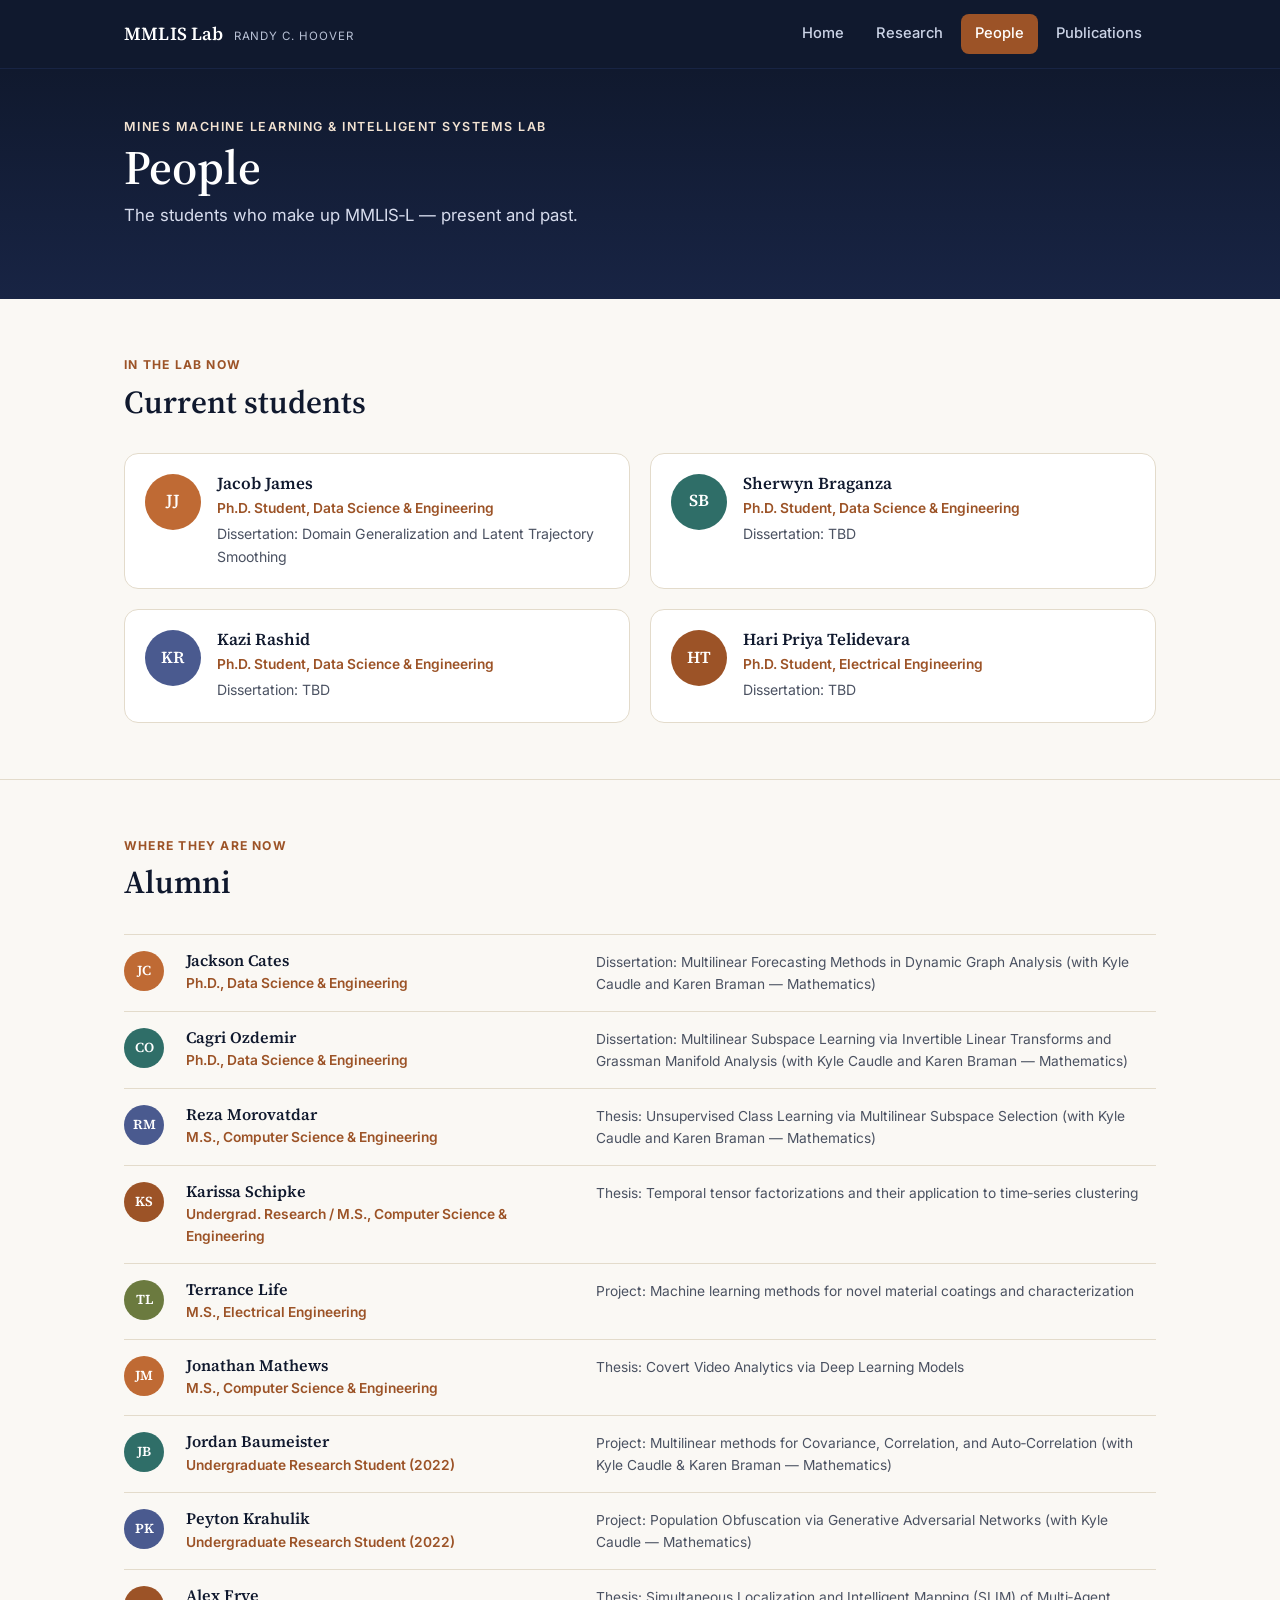
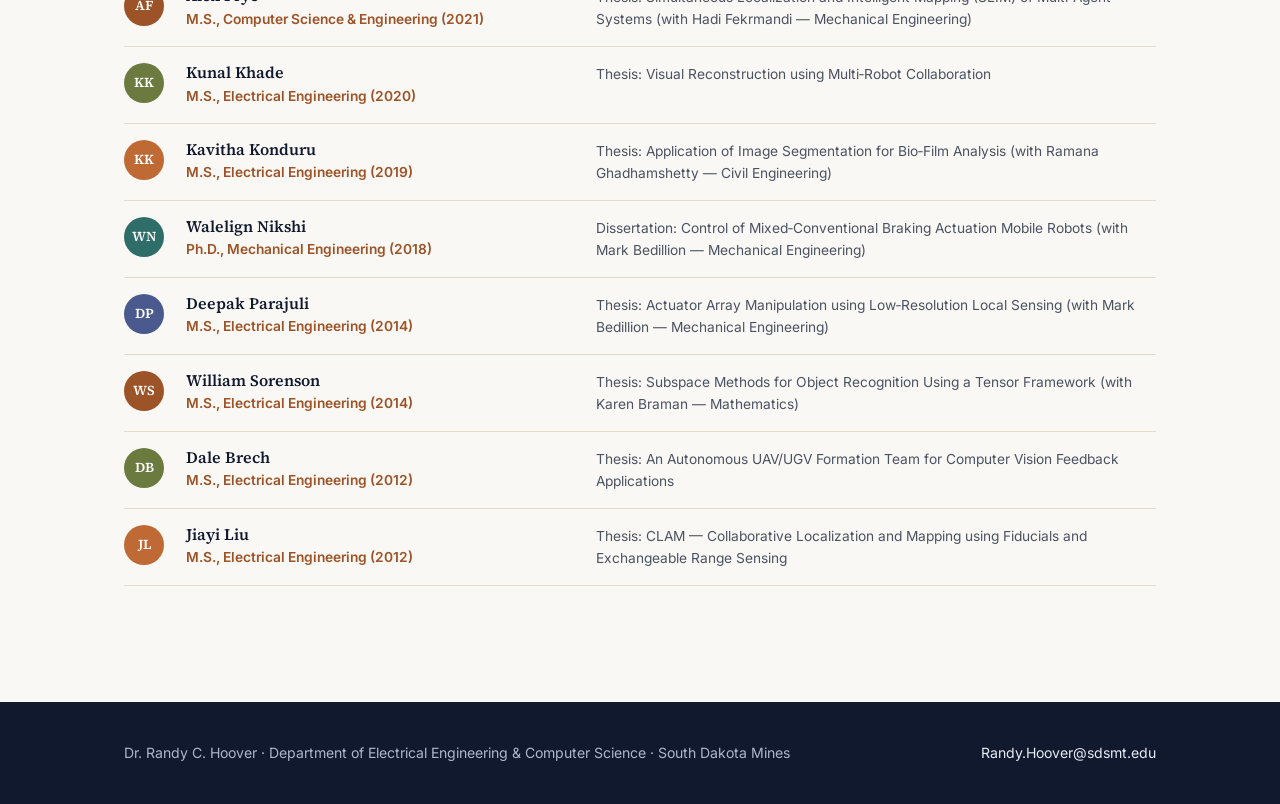
==== people.html @ fc9e91f2 "Add files via upload" ====
<!DOCTYPE html>
<html lang="en">
<head>
<meta charset="UTF-8">
<meta name="viewport" content="width=device-width, initial-scale=1.0">
<title>People — Randy C. Hoover</title>
<meta name="description" content="Current students and alumni of the Mines Machine Learning and Intelligent Systems Lab (MMLIS-L) at South Dakota Mines.">
<link rel="icon" href="assets/img/favicon.ico" sizes="any">
<link rel="icon" type="image/png" sizes="32x32" href="assets/img/favicon-32.png">
<link rel="icon" type="image/png" sizes="192x192" href="assets/img/favicon-192.png">
<link rel="apple-touch-icon" href="assets/img/apple-touch-icon.png">
<link rel="preconnect" href="https://fonts.googleapis.com">
<link rel="preconnect" href="https://fonts.gstatic.com" crossorigin>
<link href="https://fonts.googleapis.com/css2?family=Inter:wght@400;500;600;700&family=Source+Serif+4:opsz,wght@8..60,500;8..60,600;8..60,700&display=swap" rel="stylesheet">
<link rel="stylesheet" href="assets/css/style.css">
</head>
<body>

<header class="site-header">
  <div class="wrap">
    <a class="brand" href="index.html">MMLIS Lab <small>Randy&nbsp;C.&nbsp;Hoover</small></a>
    <nav class="primary-nav" aria-label="Primary">
      <ul>
        <li><a href="index.html">Home</a></li>
        <li><a href="research.html">Research</a></li>
        <li><a href="people.html" class="active">People</a></li>
        <li><a href="publications.html">Publications</a></li>
      </ul>
    </nav>
  </div>
</header>

<section class="hero" style="padding: 44px 0 52px;">
  <div class="wrap" style="grid-template-columns: 1fr;">
    <div>
      <span class="hero-eyebrow">Mines Machine Learning &amp; Intelligent Systems Lab</span>
      <h1>People</h1>
      <p class="role" style="max-width: 62ch;">The students who make up MMLIS‑L — present and past.</p>
    </div>
  </div>
</section>

<main>

  <section class="section">
    <div class="wrap">
      <div class="section-head">
        <span class="kicker">In the lab now</span>
        <h2>Current students</h2>
      </div>

      <div class="people-grid">
        <div class="person-card">
          <div class="avatar" style="background:#bf6a34;">JJ</div>
          <div>
            <h4>Jacob James</h4>
            <p class="person-role">Ph.D. Student, Data Science &amp; Engineering</p>
            <p class="person-detail">Dissertation: Domain Generalization and Latent Trajectory Smoothing</p>
          </div>
        </div>
        <div class="person-card">
          <div class="avatar" style="background:#2f6e68;">SB</div>
          <div>
            <h4>Sherwyn Braganza</h4>
            <p class="person-role">Ph.D. Student, Data Science &amp; Engineering</p>
            <p class="person-detail">Dissertation: TBD</p>
          </div>
        </div>
        <div class="person-card">
          <div class="avatar" style="background:#4a5a8f;">KR</div>
          <div>
            <h4>Kazi Rashid</h4>
            <p class="person-role">Ph.D. Student, Data Science &amp; Engineering</p>
            <p class="person-detail">Dissertation: TBD</p>
          </div>
        </div>
        <div class="person-card">
          <div class="avatar" style="background:#9c5327;">HT</div>
          <div>
            <h4>Hari Priya Telidevara</h4>
            <p class="person-role">Ph.D. Student, Electrical Engineering</p>
            <p class="person-detail">Dissertation: TBD</p>
          </div>
        </div>
      </div>
    </div>
  </section>

  <section class="section">
    <div class="wrap">
      <div class="section-head">
        <span class="kicker">Where they are now</span>
        <h2>Alumni</h2>
      </div>

      <div class="alumni-list">

        <div class="alumni-row">
          <div class="avatar" style="background:#bf6a34;">JC</div>
          <div>
            <h4>Jackson Cates</h4>
            <p class="person-role">Ph.D., Data Science &amp; Engineering</p>
          </div>
          <p class="person-detail">Dissertation: Multilinear Forecasting Methods in Dynamic Graph Analysis (with Kyle Caudle and Karen Braman — Mathematics)</p>
        </div>

        <div class="alumni-row">
          <div class="avatar" style="background:#2f6e68;">CO</div>
          <div>
            <h4>Cagri Ozdemir</h4>
            <p class="person-role">Ph.D., Data Science &amp; Engineering</p>
          </div>
          <p class="person-detail">Dissertation: Multilinear Subspace Learning via Invertible Linear Transforms and Grassman Manifold Analysis (with Kyle Caudle and Karen Braman — Mathematics)</p>
        </div>

        <div class="alumni-row">
          <div class="avatar" style="background:#4a5a8f;">RM</div>
          <div>
            <h4>Reza Morovatdar</h4>
            <p class="person-role">M.S., Computer Science &amp; Engineering</p>
          </div>
          <p class="person-detail">Thesis: Unsupervised Class Learning via Multilinear Subspace Selection (with Kyle Caudle and Karen Braman — Mathematics)</p>
        </div>

        <div class="alumni-row">
          <div class="avatar" style="background:#9c5327;">KS</div>
          <div>
            <h4>Karissa Schipke</h4>
            <p class="person-role">Undergrad. Research / M.S., Computer Science &amp; Engineering</p>
          </div>
          <p class="person-detail">Thesis: Temporal tensor factorizations and their application to time‑series clustering</p>
        </div>

        <div class="alumni-row">
          <div class="avatar" style="background:#6b7a3f;">TL</div>
          <div>
            <h4>Terrance Life</h4>
            <p class="person-role">M.S., Electrical Engineering</p>
          </div>
          <p class="person-detail">Project: Machine learning methods for novel material coatings and characterization</p>
        </div>

        <div class="alumni-row">
          <div class="avatar" style="background:#bf6a34;">JM</div>
          <div>
            <h4>Jonathan Mathews</h4>
            <p class="person-role">M.S., Computer Science &amp; Engineering</p>
          </div>
          <p class="person-detail">Thesis: Covert Video Analytics via Deep Learning Models</p>
        </div>

        <div class="alumni-row">
          <div class="avatar" style="background:#2f6e68;">JB</div>
          <div>
            <h4>Jordan Baumeister</h4>
            <p class="person-role">Undergraduate Research Student (2022)</p>
          </div>
          <p class="person-detail">Project: Multilinear methods for Covariance, Correlation, and Auto‑Correlation (with Kyle Caudle &amp; Karen Braman — Mathematics)</p>
        </div>

        <div class="alumni-row">
          <div class="avatar" style="background:#4a5a8f;">PK</div>
          <div>
            <h4>Peyton Krahulik</h4>
            <p class="person-role">Undergraduate Research Student (2022)</p>
          </div>
          <p class="person-detail">Project: Population Obfuscation via Generative Adversarial Networks (with Kyle Caudle — Mathematics)</p>
        </div>

        <div class="alumni-row">
          <div class="avatar" style="background:#9c5327;">AF</div>
          <div>
            <h4>Alex Frye</h4>
            <p class="person-role">M.S., Computer Science &amp; Engineering (2021)</p>
          </div>
          <p class="person-detail">Thesis: Simultaneous Localization and Intelligent Mapping (SLIM) of Multi‑Agent Systems (with Hadi Fekrmandi — Mechanical Engineering)</p>
        </div>

        <div class="alumni-row">
          <div class="avatar" style="background:#6b7a3f;">KK</div>
          <div>
            <h4>Kunal Khade</h4>
            <p class="person-role">M.S., Electrical Engineering (2020)</p>
          </div>
          <p class="person-detail">Thesis: Visual Reconstruction using Multi‑Robot Collaboration</p>
        </div>

        <div class="alumni-row">
          <div class="avatar" style="background:#bf6a34;">KK</div>
          <div>
            <h4>Kavitha Konduru</h4>
            <p class="person-role">M.S., Electrical Engineering (2019)</p>
          </div>
          <p class="person-detail">Thesis: Application of Image Segmentation for Bio‑Film Analysis (with Ramana Ghadhamshetty — Civil Engineering)</p>
        </div>

        <div class="alumni-row">
          <div class="avatar" style="background:#2f6e68;">WN</div>
          <div>
            <h4>Walelign Nikshi</h4>
            <p class="person-role">Ph.D., Mechanical Engineering (2018)</p>
          </div>
          <p class="person-detail">Dissertation: Control of Mixed‑Conventional Braking Actuation Mobile Robots (with Mark Bedillion — Mechanical Engineering)</p>
        </div>

        <div class="alumni-row">
          <div class="avatar" style="background:#4a5a8f;">DP</div>
          <div>
            <h4>Deepak Parajuli</h4>
            <p class="person-role">M.S., Electrical Engineering (2014)</p>
          </div>
          <p class="person-detail">Thesis: Actuator Array Manipulation using Low‑Resolution Local Sensing (with Mark Bedillion — Mechanical Engineering)</p>
        </div>

        <div class="alumni-row">
          <div class="avatar" style="background:#9c5327;">WS</div>
          <div>
            <h4>William Sorenson</h4>
            <p class="person-role">M.S., Electrical Engineering (2014)</p>
          </div>
          <p class="person-detail">Thesis: Subspace Methods for Object Recognition Using a Tensor Framework (with Karen Braman — Mathematics)</p>
        </div>

        <div class="alumni-row">
          <div class="avatar" style="background:#6b7a3f;">DB</div>
          <div>
            <h4>Dale Brech</h4>
            <p class="person-role">M.S., Electrical Engineering (2012)</p>
          </div>
          <p class="person-detail">Thesis: An Autonomous UAV/UGV Formation Team for Computer Vision Feedback Applications</p>
        </div>

        <div class="alumni-row">
          <div class="avatar" style="background:#bf6a34;">JL</div>
          <div>
            <h4>Jiayi Liu</h4>
            <p class="person-role">M.S., Electrical Engineering (2012)</p>
          </div>
          <p class="person-detail">Thesis: CLAM — Collaborative Localization and Mapping using Fiducials and Exchangeable Range Sensing</p>
        </div>

      </div>
    </div>
  </section>

</main>

<footer class="site-footer">
  <div class="wrap">
    <div>Dr. Randy C. Hoover · Department of Electrical Engineering &amp; Computer Science · South Dakota Mines</div>
    <div><a href="mailto:Randy.Hoover@sdsmt.edu">Randy.Hoover@sdsmt.edu</a></div>
  </div>
</footer>

</body>
</html>
---- assets/css/style.css ----
/* ===========================================================
   Randy C. Hoover — research site
   Shared stylesheet
   =========================================================== */

:root {
  --navy: #10192e;
  --navy-2: #182444;
  --ink: #1c2027;
  --ink-soft: #4b5262;
  --paper: #faf8f4;
  --paper-2: #f2ece0;
  --line: #e3dbcb;
  --accent: #bf6a34;
  --accent-dark: #9c5327;
  --accent-soft: #f3e3d2;
  --teal: #2f6e68;
  --teal-soft: #dfeae7;
  --max: 1080px;
  --radius: 14px;
  --shadow: 0 1px 2px rgba(16, 25, 46, 0.06), 0 8px 24px -12px rgba(16, 25, 46, 0.18);
}

* { box-sizing: border-box; }

html {
  scroll-behavior: smooth;
}

body {
  margin: 0;
  font-family: "Inter", -apple-system, BlinkMacSystemFont, "Segoe UI", Roboto, sans-serif;
  color: var(--ink);
  background: var(--paper);
  line-height: 1.6;
  -webkit-font-smoothing: antialiased;
}

h1, h2, h3, h4 {
  font-family: "Source Serif 4", Georgia, "Times New Roman", serif;
  color: var(--navy);
  line-height: 1.2;
  margin: 0 0 0.5em;
  font-weight: 600;
}

h1 { font-size: clamp(2.1rem, 4vw, 3rem); }
h2 { font-size: clamp(1.5rem, 3vw, 2rem); }
h3 { font-size: 1.25rem; }

p { margin: 0 0 1em; color: var(--ink-soft); }

a { color: var(--accent-dark); text-decoration: none; }
a:hover { text-decoration: underline; }

img { max-width: 100%; display: block; }

.wrap {
  max-width: var(--max);
  margin: 0 auto;
  padding: 0 24px;
}

/* ---------- header / nav ---------- */

.site-header {
  background: var(--navy);
  border-bottom: 1px solid var(--navy-2);
}

.site-header .wrap {
  display: flex;
  align-items: center;
  justify-content: space-between;
  height: 68px;
}

.brand {
  display: flex;
  align-items: baseline;
  gap: 10px;
  color: #fff;
  font-family: "Source Serif 4", Georgia, serif;
  font-size: 1.15rem;
  font-weight: 600;
  letter-spacing: 0.01em;
}

.brand small {
  font-family: "Inter", sans-serif;
  font-weight: 400;
  font-size: 0.72rem;
  color: #b9c2d6;
  letter-spacing: 0.08em;
  text-transform: uppercase;
}

.brand:hover { text-decoration: none; }

nav.primary-nav ul {
  list-style: none;
  display: flex;
  gap: 4px;
  margin: 0;
  padding: 0;
}

nav.primary-nav a {
  color: #cbd3e6;
  font-size: 0.92rem;
  font-weight: 500;
  padding: 8px 14px;
  border-radius: 8px;
  display: inline-block;
}

nav.primary-nav a:hover {
  color: #fff;
  text-decoration: none;
  background: rgba(255,255,255,0.08);
}

nav.primary-nav a.active {
  color: #fff;
  background: var(--accent-dark);
}

.nav-toggle {
  display: none;
}

/* ---------- hero ---------- */

.hero {
  background: linear-gradient(180deg, var(--navy) 0%, var(--navy-2) 100%);
  color: #fff;
  padding: 56px 0 64px;
}

.hero .wrap {
  display: grid;
  grid-template-columns: 1.3fr 1fr;
  gap: 40px;
  align-items: center;
}

.hero-eyebrow {
  text-transform: uppercase;
  letter-spacing: 0.12em;
  font-size: 0.78rem;
  color: var(--accent-soft);
  font-weight: 600;
  margin-bottom: 14px;
}

.hero h1 { color: #fff; margin-bottom: 6px; }

.hero .role {
  font-size: 1.05rem;
  color: #d7dced;
  margin-bottom: 18px;
}

.hero .contact-list {
  list-style: none;
  padding: 0;
  margin: 0 0 24px;
  font-size: 0.94rem;
  color: #c3cadf;
}

.hero .contact-list li {
  padding: 3px 0;
}

.hero .contact-list a { color: #fff; }

.hero p { color: #c7cee3; }
.hero .role { color: #d7dced; }

.btn {
  display: inline-flex;
  align-items: center;
  gap: 8px;
  padding: 10px 18px;
  border-radius: 999px;
  background: var(--accent);
  color: #fff;
  font-weight: 600;
  font-size: 0.9rem;
  border: 1px solid transparent;
}

.btn:hover { background: var(--accent-dark); text-decoration: none; }

.btn.ghost {
  background: transparent;
  border-color: rgba(255,255,255,0.35);
  color: #fff;
}

.btn.ghost:hover { background: rgba(255,255,255,0.1); }

.hero-photo {
  border-radius: var(--radius);
  overflow: hidden;
  box-shadow: var(--shadow);
  border: 1px solid rgba(255,255,255,0.12);
}

.hero-photo img { width: 100%; height: 100%; object-fit: cover; }

/* ---------- sections ---------- */

main { display: block; }

.section {
  padding: 56px 0;
}

.section + .section {
  border-top: 1px solid var(--line);
}

.section-head {
  margin-bottom: 32px;
}

.section-head .kicker {
  text-transform: uppercase;
  letter-spacing: 0.1em;
  font-size: 0.76rem;
  font-weight: 700;
  color: var(--accent-dark);
  margin-bottom: 8px;
  display: block;
}

.section-head p {
  max-width: 62ch;
}

.bio p:last-child { margin-bottom: 0; }

.interests-line {
  border-left: 3px solid var(--accent);
  background: var(--paper-2);
  padding: 16px 20px;
  border-radius: 0 10px 10px 0;
  color: var(--ink);
  font-size: 1.02rem;
}

/* ---------- news timeline ---------- */

.timeline {
  position: relative;
  margin: 0;
  padding: 0;
  list-style: none;
  border-left: 2px solid var(--line);
}

.timeline li {
  position: relative;
  padding: 0 0 26px 28px;
}

.timeline li::before {
  content: "";
  position: absolute;
  left: -7px;
  top: 5px;
  width: 12px;
  height: 12px;
  border-radius: 50%;
  background: var(--paper);
  border: 2px solid var(--accent);
}

.timeline .date {
  display: block;
  font-size: 0.78rem;
  font-weight: 700;
  letter-spacing: 0.04em;
  color: var(--accent-dark);
  margin-bottom: 4px;
  text-transform: uppercase;
}

.timeline .entry { color: var(--ink); margin: 0; }

.timeline-year-toggle {
  margin-top: 28px;
  text-align: center;
}

.timeline-more {
  display: none;
}

.timeline-more.shown {
  display: block;
}

/* ---------- research cards ---------- */

.project-grid {
  display: grid;
  grid-template-columns: 1fr;
  gap: 28px;
}

.project-card {
  display: grid;
  grid-template-columns: 140px 1fr;
  gap: 26px;
  align-items: start;
  background: #fff;
  border: 1px solid var(--line);
  border-radius: var(--radius);
  padding: 26px;
}

.project-icon {
  width: 96px;
  height: 96px;
  border-radius: 20px;
  display: flex;
  align-items: center;
  justify-content: center;
  background: var(--paper-2);
}

.project-icon svg { width: 56px; height: 56px; }

.project-card h3 { margin-bottom: 8px; }

.project-card p:last-child { margin-bottom: 0; }

.project-card .placeholder-note {
  font-size: 0.85rem;
  color: #8b93a5;
  font-style: italic;
}

/* ---------- people ---------- */

.people-grid {
  display: grid;
  grid-template-columns: repeat(2, 1fr);
  gap: 20px;
}

.person-card {
  display: flex;
  gap: 16px;
  background: #fff;
  border: 1px solid var(--line);
  border-radius: var(--radius);
  padding: 20px;
}

.avatar {
  flex: none;
  width: 56px;
  height: 56px;
  border-radius: 50%;
  display: flex;
  align-items: center;
  justify-content: center;
  color: #fff;
  font-family: "Source Serif 4", serif;
  font-weight: 600;
  font-size: 1.05rem;
}

.person-card h4 {
  font-family: "Source Serif 4", serif;
  color: var(--navy);
  font-size: 1.05rem;
  margin: 0 0 3px;
}

.person-role {
  font-size: 0.86rem;
  color: var(--accent-dark);
  font-weight: 600;
  margin-bottom: 4px;
}

.person-detail {
  font-size: 0.88rem;
  color: var(--ink-soft);
  margin: 0;
}

.alumni-list {
  border-top: 1px solid var(--line);
}

.alumni-row {
  display: grid;
  grid-template-columns: 44px 1.4fr 2fr;
  gap: 18px;
  align-items: start;
  padding: 16px 0;
  border-bottom: 1px solid var(--line);
}

.alumni-row .avatar {
  width: 40px;
  height: 40px;
  font-size: 0.86rem;
}

.alumni-row h4 {
  font-family: "Source Serif 4", serif;
  color: var(--navy);
  font-size: 1rem;
  margin: 0 0 2px;
}

.alumni-row .person-role {
  margin-bottom: 0;
}

.alumni-row .person-detail { font-size: 0.86rem; }

/* ---------- publications ---------- */

.pub-toolbar {
  display: flex;
  align-items: center;
  justify-content: space-between;
  flex-wrap: wrap;
  gap: 16px;
  margin-bottom: 8px;
}

.pub-year {
  margin-top: 40px;
}

.pub-year:first-of-type { margin-top: 0; }

.pub-year h2 {
  font-size: 1.3rem;
  border-bottom: 2px solid var(--accent-soft);
  padding-bottom: 8px;
  margin-bottom: 18px;
}

.pub-list {
  list-style: none;
  margin: 0;
  padding: 0;
}

.pub-list li {
  padding: 12px 0;
  border-bottom: 1px solid var(--line);
  color: var(--ink);
  font-size: 0.97rem;
}

.pub-list li:last-child { border-bottom: none; }

.pub-list .venue {
  color: var(--ink-soft);
  font-style: italic;
}

/* ---------- footer ---------- */

footer.site-footer {
  background: var(--navy);
  color: #aeb6cb;
  padding: 40px 0;
  margin-top: 60px;
  font-size: 0.88rem;
}

footer.site-footer a { color: #e7ebf5; }

footer.site-footer .wrap {
  display: flex;
  justify-content: space-between;
  flex-wrap: wrap;
  gap: 12px;
}

/* ---------- table-scroll (mobile-safe wide content) ---------- */

.table-scroll {
  overflow-x: auto;
  -webkit-overflow-scrolling: touch;
}

/* ---------- responsive ---------- */

@media (max-width: 860px) {
  .hero .wrap { grid-template-columns: 1fr; }
  .hero-photo { max-width: 420px; }
  .project-card { grid-template-columns: 1fr; }
  .project-icon { width: 72px; height: 72px; }
  .project-icon svg { width: 40px; height: 40px; }
  .people-grid { grid-template-columns: 1fr; }
  .alumni-row { grid-template-columns: 40px 1fr; }
  .alumni-row .person-detail { grid-column: 1 / -1; }
}

@media (max-width: 640px) {
  .site-header .wrap { height: 60px; }
  .brand small { display: none; }
  nav.primary-nav ul { gap: 0; }
  nav.primary-nav a { padding: 8px 10px; font-size: 0.86rem; }
  .section { padding: 40px 0; }
  footer.site-footer .wrap { flex-direction: column; }
}

@media (max-width: 480px) {
  nav.primary-nav a span.full { display: none; }
}
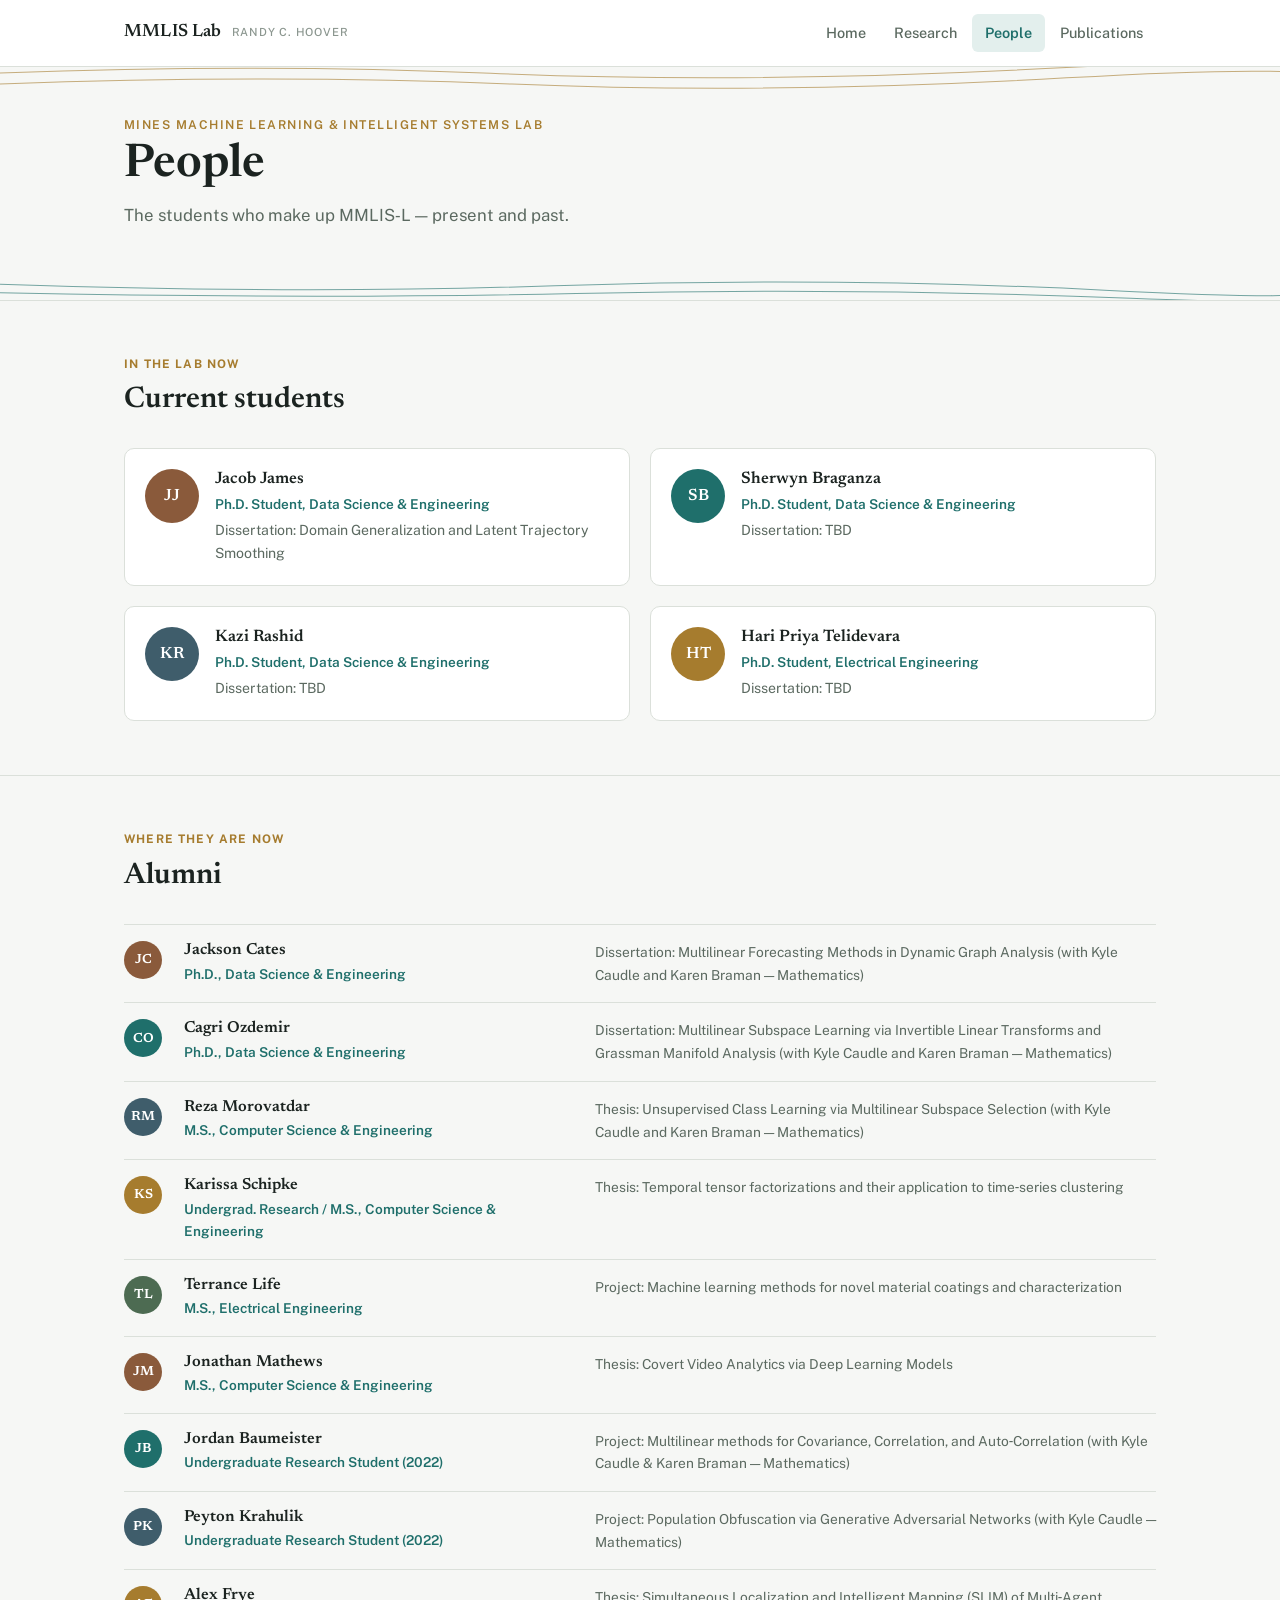
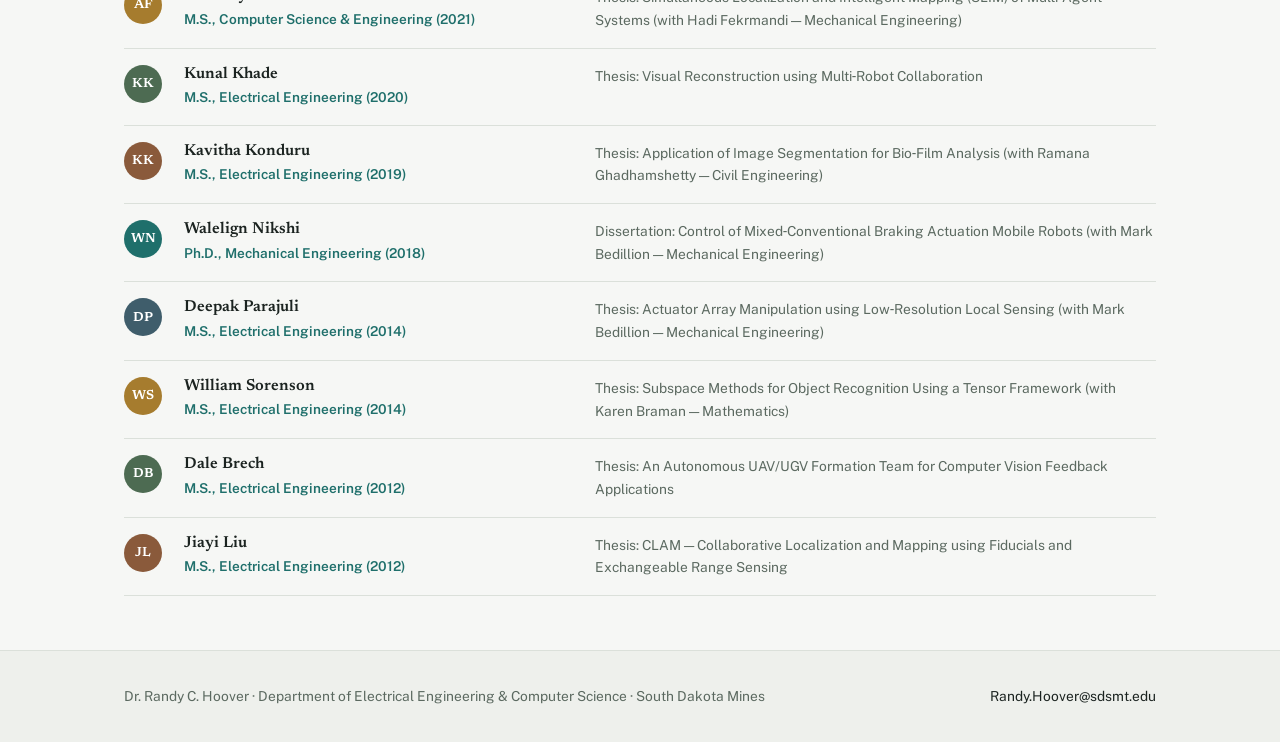
==== commit f9b2a8bc: "Add files via upload" ====
--- a/people.html
+++ b/people.html
@@ -11,7 +11,7 @@
 <link rel="apple-touch-icon" href="assets/img/apple-touch-icon.png">
 <link rel="preconnect" href="https://fonts.googleapis.com">
 <link rel="preconnect" href="https://fonts.gstatic.com" crossorigin>
-<link href="https://fonts.googleapis.com/css2?family=Inter:wght@400;500;600;700&family=Source+Serif+4:opsz,wght@8..60,500;8..60,600;8..60,700&display=swap" rel="stylesheet">
+<link href="https://fonts.googleapis.com/css2?family=Public+Sans:wght@400;500;600;700&family=Newsreader:opsz,wght@6..72,500;6..72,600;6..72,700&display=swap" rel="stylesheet">
 <link rel="stylesheet" href="assets/css/style.css">
 </head>
 <body>
@@ -31,6 +31,12 @@
 </header>
 
 <section class="hero" style="padding: 44px 0 52px;">
+  <svg class="hero-lines" viewBox="0 0 1200 300" preserveAspectRatio="none" aria-hidden="true">
+    <path d="M-40 10 Q220 -6 460 8 T980 2 T1260 12" fill="none" stroke="#a67c2e" stroke-width="1.3"/>
+    <path d="M-40 24 Q240 8 480 22 T1000 14 T1260 26" fill="none" stroke="#a67c2e" stroke-width="1.3"/>
+    <path d="M-40 278 Q260 294 520 282 T1040 288 T1260 276" fill="none" stroke="#1f6f6b" stroke-width="1.3"/>
+    <path d="M-40 290 Q280 300 540 292 T1060 298 T1260 288" fill="none" stroke="#1f6f6b" stroke-width="1.3"/>
+  </svg>
   <div class="wrap" style="grid-template-columns: 1fr;">
     <div>
       <span class="hero-eyebrow">Mines Machine Learning &amp; Intelligent Systems Lab</span>
@@ -51,7 +57,7 @@
 
       <div class="people-grid">
         <div class="person-card">
-          <div class="avatar" style="background:#bf6a34;">JJ</div>
+          <div class="avatar" style="background:#8a5a3b;">JJ</div>
           <div>
             <h4>Jacob James</h4>
             <p class="person-role">Ph.D. Student, Data Science &amp; Engineering</p>
@@ -59,7 +65,7 @@
           </div>
         </div>
         <div class="person-card">
-          <div class="avatar" style="background:#2f6e68;">SB</div>
+          <div class="avatar" style="background:#1f6f6b;">SB</div>
           <div>
             <h4>Sherwyn Braganza</h4>
             <p class="person-role">Ph.D. Student, Data Science &amp; Engineering</p>
@@ -67,7 +73,7 @@
           </div>
         </div>
         <div class="person-card">
-          <div class="avatar" style="background:#4a5a8f;">KR</div>
+          <div class="avatar" style="background:#3f5d6b;">KR</div>
           <div>
             <h4>Kazi Rashid</h4>
             <p class="person-role">Ph.D. Student, Data Science &amp; Engineering</p>
@@ -75,7 +81,7 @@
           </div>
         </div>
         <div class="person-card">
-          <div class="avatar" style="background:#9c5327;">HT</div>
+          <div class="avatar" style="background:#a67c2e;">HT</div>
           <div>
             <h4>Hari Priya Telidevara</h4>
             <p class="person-role">Ph.D. Student, Electrical Engineering</p>
@@ -96,7 +102,7 @@
       <div class="alumni-list">
 
         <div class="alumni-row">
-          <div class="avatar" style="background:#bf6a34;">JC</div>
+          <div class="avatar" style="background:#8a5a3b;">JC</div>
           <div>
             <h4>Jackson Cates</h4>
             <p class="person-role">Ph.D., Data Science &amp; Engineering</p>
@@ -105,7 +111,7 @@
         </div>
 
         <div class="alumni-row">
-          <div class="avatar" style="background:#2f6e68;">CO</div>
+          <div class="avatar" style="background:#1f6f6b;">CO</div>
           <div>
             <h4>Cagri Ozdemir</h4>
             <p class="person-role">Ph.D., Data Science &amp; Engineering</p>
@@ -114,7 +120,7 @@
         </div>
 
         <div class="alumni-row">
-          <div class="avatar" style="background:#4a5a8f;">RM</div>
+          <div class="avatar" style="background:#3f5d6b;">RM</div>
           <div>
             <h4>Reza Morovatdar</h4>
             <p class="person-role">M.S., Computer Science &amp; Engineering</p>
@@ -123,7 +129,7 @@
         </div>
 
         <div class="alumni-row">
-          <div class="avatar" style="background:#9c5327;">KS</div>
+          <div class="avatar" style="background:#a67c2e;">KS</div>
           <div>
             <h4>Karissa Schipke</h4>
             <p class="person-role">Undergrad. Research / M.S., Computer Science &amp; Engineering</p>
@@ -132,7 +138,7 @@
         </div>
 
         <div class="alumni-row">
-          <div class="avatar" style="background:#6b7a3f;">TL</div>
+          <div class="avatar" style="background:#4d6b52;">TL</div>
           <div>
             <h4>Terrance Life</h4>
             <p class="person-role">M.S., Electrical Engineering</p>
@@ -141,7 +147,7 @@
         </div>
 
         <div class="alumni-row">
-          <div class="avatar" style="background:#bf6a34;">JM</div>
+          <div class="avatar" style="background:#8a5a3b;">JM</div>
           <div>
             <h4>Jonathan Mathews</h4>
             <p class="person-role">M.S., Computer Science &amp; Engineering</p>
@@ -150,7 +156,7 @@
         </div>
 
         <div class="alumni-row">
-          <div class="avatar" style="background:#2f6e68;">JB</div>
+          <div class="avatar" style="background:#1f6f6b;">JB</div>
           <div>
             <h4>Jordan Baumeister</h4>
             <p class="person-role">Undergraduate Research Student (2022)</p>
@@ -159,7 +165,7 @@
         </div>
 
         <div class="alumni-row">
-          <div class="avatar" style="background:#4a5a8f;">PK</div>
+          <div class="avatar" style="background:#3f5d6b;">PK</div>
           <div>
             <h4>Peyton Krahulik</h4>
             <p class="person-role">Undergraduate Research Student (2022)</p>
@@ -168,7 +174,7 @@
         </div>
 
         <div class="alumni-row">
-          <div class="avatar" style="background:#9c5327;">AF</div>
+          <div class="avatar" style="background:#a67c2e;">AF</div>
           <div>
             <h4>Alex Frye</h4>
             <p class="person-role">M.S., Computer Science &amp; Engineering (2021)</p>
@@ -177,7 +183,7 @@
         </div>
 
         <div class="alumni-row">
-          <div class="avatar" style="background:#6b7a3f;">KK</div>
+          <div class="avatar" style="background:#4d6b52;">KK</div>
           <div>
             <h4>Kunal Khade</h4>
             <p class="person-role">M.S., Electrical Engineering (2020)</p>
@@ -186,7 +192,7 @@
         </div>
 
         <div class="alumni-row">
-          <div class="avatar" style="background:#bf6a34;">KK</div>
+          <div class="avatar" style="background:#8a5a3b;">KK</div>
           <div>
             <h4>Kavitha Konduru</h4>
             <p class="person-role">M.S., Electrical Engineering (2019)</p>
@@ -195,7 +201,7 @@
         </div>
 
         <div class="alumni-row">
-          <div class="avatar" style="background:#2f6e68;">WN</div>
+          <div class="avatar" style="background:#1f6f6b;">WN</div>
           <div>
             <h4>Walelign Nikshi</h4>
             <p class="person-role">Ph.D., Mechanical Engineering (2018)</p>
@@ -204,7 +210,7 @@
         </div>
 
         <div class="alumni-row">
-          <div class="avatar" style="background:#4a5a8f;">DP</div>
+          <div class="avatar" style="background:#3f5d6b;">DP</div>
           <div>
             <h4>Deepak Parajuli</h4>
             <p class="person-role">M.S., Electrical Engineering (2014)</p>
@@ -213,7 +219,7 @@
         </div>
 
         <div class="alumni-row">
-          <div class="avatar" style="background:#9c5327;">WS</div>
+          <div class="avatar" style="background:#a67c2e;">WS</div>
           <div>
             <h4>William Sorenson</h4>
             <p class="person-role">M.S., Electrical Engineering (2014)</p>
@@ -222,7 +228,7 @@
         </div>
 
         <div class="alumni-row">
-          <div class="avatar" style="background:#6b7a3f;">DB</div>
+          <div class="avatar" style="background:#4d6b52;">DB</div>
           <div>
             <h4>Dale Brech</h4>
             <p class="person-role">M.S., Electrical Engineering (2012)</p>
@@ -231,7 +237,7 @@
         </div>
 
         <div class="alumni-row">
-          <div class="avatar" style="background:#bf6a34;">JL</div>
+          <div class="avatar" style="background:#8a5a3b;">JL</div>
           <div>
             <h4>Jiayi Liu</h4>
             <p class="person-role">M.S., Electrical Engineering (2012)</p>
--- a/assets/css/style.css
+++ b/assets/css/style.css
@@ -1,57 +1,59 @@
 /* ===========================================================
    Randy C. Hoover — research site
-   Shared stylesheet
+   "Contour" — light, editorial, journal-like.
+   Bone-white ground, ink-black text, a single pine-teal accent;
+   ochre reserved for contour-line motifs and small kickers.
    =========================================================== */
 
 :root {
-  --navy: #10192e;
-  --navy-2: #182444;
-  --ink: #1c2027;
-  --ink-soft: #4b5262;
-  --paper: #faf8f4;
-  --paper-2: #f2ece0;
-  --line: #e3dbcb;
-  --accent: #bf6a34;
-  --accent-dark: #9c5327;
-  --accent-soft: #f3e3d2;
-  --teal: #2f6e68;
-  --teal-soft: #dfeae7;
+  --paper: #f6f7f5;
+  --paper-2: #eef0ec;
+  --surface: #ffffff;
+  --ink: #1b2320;
+  --ink-soft: #5b6960;
+  --ink-faint: #8b968f;
+  --line: #dbe0da;
+  --line-strong: #c3ccc4;
+  --teal: #1f6f6b;
+  --teal-dark: #164f4c;
+  --teal-soft: #e3efed;
+  --ochre: #a67c2e;
+  --ochre-soft: #f3ead6;
   --max: 1080px;
-  --radius: 14px;
-  --shadow: 0 1px 2px rgba(16, 25, 46, 0.06), 0 8px 24px -12px rgba(16, 25, 46, 0.18);
+  --radius: 10px;
+  --radius-sm: 6px;
 }
 
 * { box-sizing: border-box; }
 
-html {
-  scroll-behavior: smooth;
-}
+html { scroll-behavior: smooth; }
 
 body {
   margin: 0;
-  font-family: "Inter", -apple-system, BlinkMacSystemFont, "Segoe UI", Roboto, sans-serif;
+  font-family: "Public Sans", -apple-system, BlinkMacSystemFont, "Segoe UI", Roboto, sans-serif;
   color: var(--ink);
   background: var(--paper);
-  line-height: 1.6;
+  line-height: 1.65;
   -webkit-font-smoothing: antialiased;
 }
 
 h1, h2, h3, h4 {
-  font-family: "Source Serif 4", Georgia, "Times New Roman", serif;
-  color: var(--navy);
-  line-height: 1.2;
+  font-family: "Newsreader", Georgia, "Times New Roman", serif;
+  color: var(--ink);
+  line-height: 1.22;
   margin: 0 0 0.5em;
   font-weight: 600;
-}
-
-h1 { font-size: clamp(2.1rem, 4vw, 3rem); }
-h2 { font-size: clamp(1.5rem, 3vw, 2rem); }
-h3 { font-size: 1.25rem; }
+  text-wrap: balance;
+}
+
+h1 { font-size: clamp(2rem, 4vw, 2.9rem); }
+h2 { font-size: clamp(1.4rem, 3vw, 1.85rem); }
+h3 { font-size: 1.2rem; }
 
 p { margin: 0 0 1em; color: var(--ink-soft); }
 
-a { color: var(--accent-dark); text-decoration: none; }
-a:hover { text-decoration: underline; }
+a { color: var(--teal); text-decoration: none; }
+a:hover { color: var(--teal-dark); text-decoration: underline; }
 
 img { max-width: 100%; display: block; }
 
@@ -64,148 +66,153 @@
 /* ---------- header / nav ---------- */
 
 .site-header {
-  background: var(--navy);
-  border-bottom: 1px solid var(--navy-2);
+  background: var(--surface);
+  border-bottom: 1px solid var(--line);
 }
 
 .site-header .wrap {
   display: flex;
   align-items: center;
   justify-content: space-between;
-  height: 68px;
+  height: 66px;
 }
 
 .brand {
   display: flex;
   align-items: baseline;
   gap: 10px;
-  color: #fff;
-  font-family: "Source Serif 4", Georgia, serif;
-  font-size: 1.15rem;
+  color: var(--ink);
+  font-family: "Newsreader", Georgia, serif;
+  font-size: 1.12rem;
   font-weight: 600;
   letter-spacing: 0.01em;
 }
 
 .brand small {
-  font-family: "Inter", sans-serif;
-  font-weight: 400;
-  font-size: 0.72rem;
-  color: #b9c2d6;
-  letter-spacing: 0.08em;
+  font-family: "Public Sans", sans-serif;
+  font-weight: 500;
+  font-size: 0.7rem;
+  color: var(--ink-faint);
+  letter-spacing: 0.07em;
   text-transform: uppercase;
 }
 
-.brand:hover { text-decoration: none; }
+.brand:hover { text-decoration: none; color: var(--ink); }
 
 nav.primary-nav ul {
   list-style: none;
   display: flex;
-  gap: 4px;
+  gap: 2px;
   margin: 0;
   padding: 0;
 }
 
 nav.primary-nav a {
-  color: #cbd3e6;
-  font-size: 0.92rem;
+  color: var(--ink-soft);
+  font-size: 0.9rem;
   font-weight: 500;
-  padding: 8px 14px;
-  border-radius: 8px;
+  padding: 7px 13px;
+  border-radius: var(--radius-sm);
   display: inline-block;
 }
 
 nav.primary-nav a:hover {
-  color: #fff;
+  color: var(--ink);
   text-decoration: none;
-  background: rgba(255,255,255,0.08);
+  background: var(--paper-2);
 }
 
 nav.primary-nav a.active {
-  color: #fff;
-  background: var(--accent-dark);
-}
-
-.nav-toggle {
-  display: none;
+  color: var(--teal);
+  background: var(--teal-soft);
+  font-weight: 600;
 }
 
 /* ---------- hero ---------- */
 
 .hero {
-  background: linear-gradient(180deg, var(--navy) 0%, var(--navy-2) 100%);
-  color: #fff;
-  padding: 56px 0 64px;
+  position: relative;
+  background: var(--paper);
+  padding: 54px 0 58px;
+  overflow: hidden;
+  border-bottom: 1px solid var(--line);
+}
+
+.hero-lines {
+  position: absolute;
+  inset: 0;
+  width: 100%;
+  height: 100%;
+  opacity: 0.6;
+  pointer-events: none;
 }
 
 .hero .wrap {
+  position: relative;
   display: grid;
   grid-template-columns: 1.3fr 1fr;
-  gap: 40px;
+  gap: 44px;
   align-items: center;
 }
 
 .hero-eyebrow {
   text-transform: uppercase;
   letter-spacing: 0.12em;
-  font-size: 0.78rem;
-  color: var(--accent-soft);
+  font-size: 0.76rem;
+  color: var(--ochre);
   font-weight: 600;
   margin-bottom: 14px;
 }
 
-.hero h1 { color: #fff; margin-bottom: 6px; }
+.hero h1 { margin-bottom: 8px; }
 
 .hero .role {
   font-size: 1.05rem;
-  color: #d7dced;
+  color: var(--ink-soft);
   margin-bottom: 18px;
 }
 
 .hero .contact-list {
   list-style: none;
   padding: 0;
-  margin: 0 0 24px;
+  margin: 0 0 22px;
   font-size: 0.94rem;
-  color: #c3cadf;
-}
-
-.hero .contact-list li {
-  padding: 3px 0;
-}
-
-.hero .contact-list a { color: #fff; }
-
-.hero p { color: #c7cee3; }
-.hero .role { color: #d7dced; }
+  color: var(--ink-soft);
+}
+
+.hero .contact-list li { padding: 3px 0; }
+.hero .contact-list a { color: var(--ink); font-weight: 500; }
+.hero .contact-list a:hover { color: var(--teal); }
 
 .btn {
   display: inline-flex;
   align-items: center;
   gap: 8px;
   padding: 10px 18px;
-  border-radius: 999px;
-  background: var(--accent);
+  border-radius: var(--radius-sm);
+  background: var(--teal);
   color: #fff;
   font-weight: 600;
   font-size: 0.9rem;
-  border: 1px solid transparent;
-}
-
-.btn:hover { background: var(--accent-dark); text-decoration: none; }
+  border: 1px solid var(--teal);
+}
+
+.btn:hover { background: var(--teal-dark); border-color: var(--teal-dark); text-decoration: none; color: #fff; }
 
 .btn.ghost {
   background: transparent;
-  border-color: rgba(255,255,255,0.35);
-  color: #fff;
-}
-
-.btn.ghost:hover { background: rgba(255,255,255,0.1); }
+  border-color: var(--line-strong);
+  color: var(--ink);
+}
+
+.btn.ghost:hover { background: var(--paper-2); border-color: var(--ink-faint); color: var(--ink); }
 
 .hero-photo {
+  position: relative;
   border-radius: var(--radius);
   overflow: hidden;
-  box-shadow: var(--shadow);
-  border: 1px solid rgba(255,255,255,0.12);
+  border: 1px solid var(--line);
+  background: var(--surface);
 }
 
 .hero-photo img { width: 100%; height: 100%; object-fit: cover; }
@@ -214,39 +221,31 @@
 
 main { display: block; }
 
-.section {
-  padding: 56px 0;
-}
-
-.section + .section {
-  border-top: 1px solid var(--line);
-}
-
-.section-head {
-  margin-bottom: 32px;
-}
+.section { padding: 54px 0; }
+
+.section + .section { border-top: 1px solid var(--line); }
+
+.section-head { margin-bottom: 30px; }
 
 .section-head .kicker {
   text-transform: uppercase;
   letter-spacing: 0.1em;
-  font-size: 0.76rem;
+  font-size: 0.74rem;
   font-weight: 700;
-  color: var(--accent-dark);
+  color: var(--ochre);
   margin-bottom: 8px;
   display: block;
 }
 
-.section-head p {
-  max-width: 62ch;
-}
+.section-head p { max-width: 62ch; }
 
 .bio p:last-child { margin-bottom: 0; }
 
 .interests-line {
-  border-left: 3px solid var(--accent);
-  background: var(--paper-2);
+  border-left: 3px solid var(--teal);
+  background: var(--teal-soft);
   padding: 16px 20px;
-  border-radius: 0 10px 10px 0;
+  border-radius: 0 8px 8px 0;
   color: var(--ink);
   font-size: 1.02rem;
 }
@@ -261,10 +260,7 @@
   border-left: 2px solid var(--line);
 }
 
-.timeline li {
-  position: relative;
-  padding: 0 0 26px 28px;
-}
+.timeline li { position: relative; padding: 0 0 26px 28px; }
 
 .timeline li::before {
   content: "";
@@ -275,7 +271,7 @@
   height: 12px;
   border-radius: 50%;
   background: var(--paper);
-  border: 2px solid var(--accent);
+  border: 2px solid var(--teal);
 }
 
 .timeline .date {
@@ -283,56 +279,54 @@
   font-size: 0.78rem;
   font-weight: 700;
   letter-spacing: 0.04em;
-  color: var(--accent-dark);
+  color: var(--ochre);
   margin-bottom: 4px;
   text-transform: uppercase;
 }
 
 .timeline .entry { color: var(--ink); margin: 0; }
 
-.timeline-year-toggle {
-  margin-top: 28px;
-  text-align: center;
-}
-
-.timeline-more {
-  display: none;
-}
-
-.timeline-more.shown {
-  display: block;
-}
+.more-news summary {
+  cursor: pointer;
+  font-weight: 600;
+  color: var(--teal);
+  margin: 4px 0 24px;
+  list-style: none;
+}
+
+.more-news summary::-webkit-details-marker { display: none; }
+.more-news summary:hover { color: var(--teal-dark); }
 
 /* ---------- research cards ---------- */
 
 .project-grid {
   display: grid;
   grid-template-columns: 1fr;
-  gap: 28px;
+  gap: 26px;
 }
 
 .project-card {
   display: grid;
-  grid-template-columns: 140px 1fr;
+  grid-template-columns: 128px 1fr;
   gap: 26px;
   align-items: start;
-  background: #fff;
+  background: var(--surface);
   border: 1px solid var(--line);
   border-radius: var(--radius);
   padding: 26px;
 }
 
 .project-icon {
-  width: 96px;
-  height: 96px;
-  border-radius: 20px;
+  width: 88px;
+  height: 88px;
+  border-radius: 14px;
   display: flex;
   align-items: center;
   justify-content: center;
   background: var(--paper-2);
 }
 
-.project-icon svg { width: 56px; height: 56px; }
+.project-icon svg { width: 50px; height: 50px; color: var(--teal); }
 
 .project-card h3 { margin-bottom: 8px; }
 
@@ -340,7 +334,7 @@
 
 .project-card .placeholder-note {
   font-size: 0.85rem;
-  color: #8b93a5;
+  color: var(--ink-faint);
   font-style: italic;
 }
 
@@ -355,7 +349,7 @@
 .person-card {
   display: flex;
   gap: 16px;
-  background: #fff;
+  background: var(--surface);
   border: 1px solid var(--line);
   border-radius: var(--radius);
   padding: 20px;
@@ -363,99 +357,70 @@
 
 .avatar {
   flex: none;
-  width: 56px;
-  height: 56px;
+  width: 54px;
+  height: 54px;
   border-radius: 50%;
   display: flex;
   align-items: center;
   justify-content: center;
   color: #fff;
-  font-family: "Source Serif 4", serif;
-  font-weight: 600;
-  font-size: 1.05rem;
+  font-family: "Newsreader", serif;
+  font-weight: 600;
+  font-size: 1.02rem;
 }
 
 .person-card h4 {
-  font-family: "Source Serif 4", serif;
-  color: var(--navy);
-  font-size: 1.05rem;
+  font-family: "Newsreader", serif;
+  color: var(--ink);
+  font-size: 1.04rem;
   margin: 0 0 3px;
 }
 
 .person-role {
-  font-size: 0.86rem;
-  color: var(--accent-dark);
+  font-size: 0.85rem;
+  color: var(--teal);
   font-weight: 600;
   margin-bottom: 4px;
 }
 
-.person-detail {
-  font-size: 0.88rem;
-  color: var(--ink-soft);
-  margin: 0;
-}
-
-.alumni-list {
-  border-top: 1px solid var(--line);
-}
+.person-detail { font-size: 0.88rem; color: var(--ink-soft); margin: 0; }
+
+.alumni-list { border-top: 1px solid var(--line); }
 
 .alumni-row {
   display: grid;
-  grid-template-columns: 44px 1.4fr 2fr;
+  grid-template-columns: 42px 1.4fr 2fr;
   gap: 18px;
   align-items: start;
   padding: 16px 0;
   border-bottom: 1px solid var(--line);
 }
 
-.alumni-row .avatar {
-  width: 40px;
-  height: 40px;
-  font-size: 0.86rem;
-}
+.alumni-row .avatar { width: 38px; height: 38px; font-size: 0.82rem; }
 
 .alumni-row h4 {
-  font-family: "Source Serif 4", serif;
-  color: var(--navy);
+  font-family: "Newsreader", serif;
+  color: var(--ink);
   font-size: 1rem;
   margin: 0 0 2px;
 }
 
-.alumni-row .person-role {
-  margin-bottom: 0;
-}
-
+.alumni-row .person-role { margin-bottom: 0; }
 .alumni-row .person-detail { font-size: 0.86rem; }
 
 /* ---------- publications ---------- */
 
-.pub-toolbar {
-  display: flex;
-  align-items: center;
-  justify-content: space-between;
-  flex-wrap: wrap;
-  gap: 16px;
-  margin-bottom: 8px;
-}
-
-.pub-year {
-  margin-top: 40px;
-}
-
+.pub-year { margin-top: 40px; }
 .pub-year:first-of-type { margin-top: 0; }
 
 .pub-year h2 {
-  font-size: 1.3rem;
-  border-bottom: 2px solid var(--accent-soft);
+  font-size: 1.28rem;
+  border-bottom: 2px solid var(--ochre-soft);
   padding-bottom: 8px;
   margin-bottom: 18px;
 }
 
-.pub-list {
-  list-style: none;
-  margin: 0;
-  padding: 0;
-}
+.pub-list { list-style: none; margin: 0; padding: 0; }
 
 .pub-list li {
   padding: 12px 0;
@@ -466,22 +431,21 @@
 
 .pub-list li:last-child { border-bottom: none; }
 
-.pub-list .venue {
+.pub-list .venue { color: var(--ink-soft); font-style: italic; }
+
+/* ---------- footer ---------- */
+
+footer.site-footer {
+  background: var(--paper-2);
+  border-top: 1px solid var(--line);
   color: var(--ink-soft);
-  font-style: italic;
-}
-
-/* ---------- footer ---------- */
-
-footer.site-footer {
-  background: var(--navy);
-  color: #aeb6cb;
-  padding: 40px 0;
-  margin-top: 60px;
-  font-size: 0.88rem;
-}
-
-footer.site-footer a { color: #e7ebf5; }
+  padding: 34px 0;
+  margin-top: 0;
+  font-size: 0.86rem;
+}
+
+footer.site-footer a { color: var(--ink); }
+footer.site-footer a:hover { color: var(--teal); }
 
 footer.site-footer .wrap {
   display: flex;
@@ -492,10 +456,7 @@
 
 /* ---------- table-scroll (mobile-safe wide content) ---------- */
 
-.table-scroll {
-  overflow-x: auto;
-  -webkit-overflow-scrolling: touch;
-}
+.table-scroll { overflow-x: auto; -webkit-overflow-scrolling: touch; }
 
 /* ---------- responsive ---------- */
 
@@ -503,10 +464,10 @@
   .hero .wrap { grid-template-columns: 1fr; }
   .hero-photo { max-width: 420px; }
   .project-card { grid-template-columns: 1fr; }
-  .project-icon { width: 72px; height: 72px; }
-  .project-icon svg { width: 40px; height: 40px; }
+  .project-icon { width: 68px; height: 68px; }
+  .project-icon svg { width: 36px; height: 36px; }
   .people-grid { grid-template-columns: 1fr; }
-  .alumni-row { grid-template-columns: 40px 1fr; }
+  .alumni-row { grid-template-columns: 38px 1fr; }
   .alumni-row .person-detail { grid-column: 1 / -1; }
 }
 
@@ -514,11 +475,7 @@
   .site-header .wrap { height: 60px; }
   .brand small { display: none; }
   nav.primary-nav ul { gap: 0; }
-  nav.primary-nav a { padding: 8px 10px; font-size: 0.86rem; }
+  nav.primary-nav a { padding: 7px 9px; font-size: 0.85rem; }
   .section { padding: 40px 0; }
   footer.site-footer .wrap { flex-direction: column; }
 }
-
-@media (max-width: 480px) {
-  nav.primary-nav a span.full { display: none; }
-}
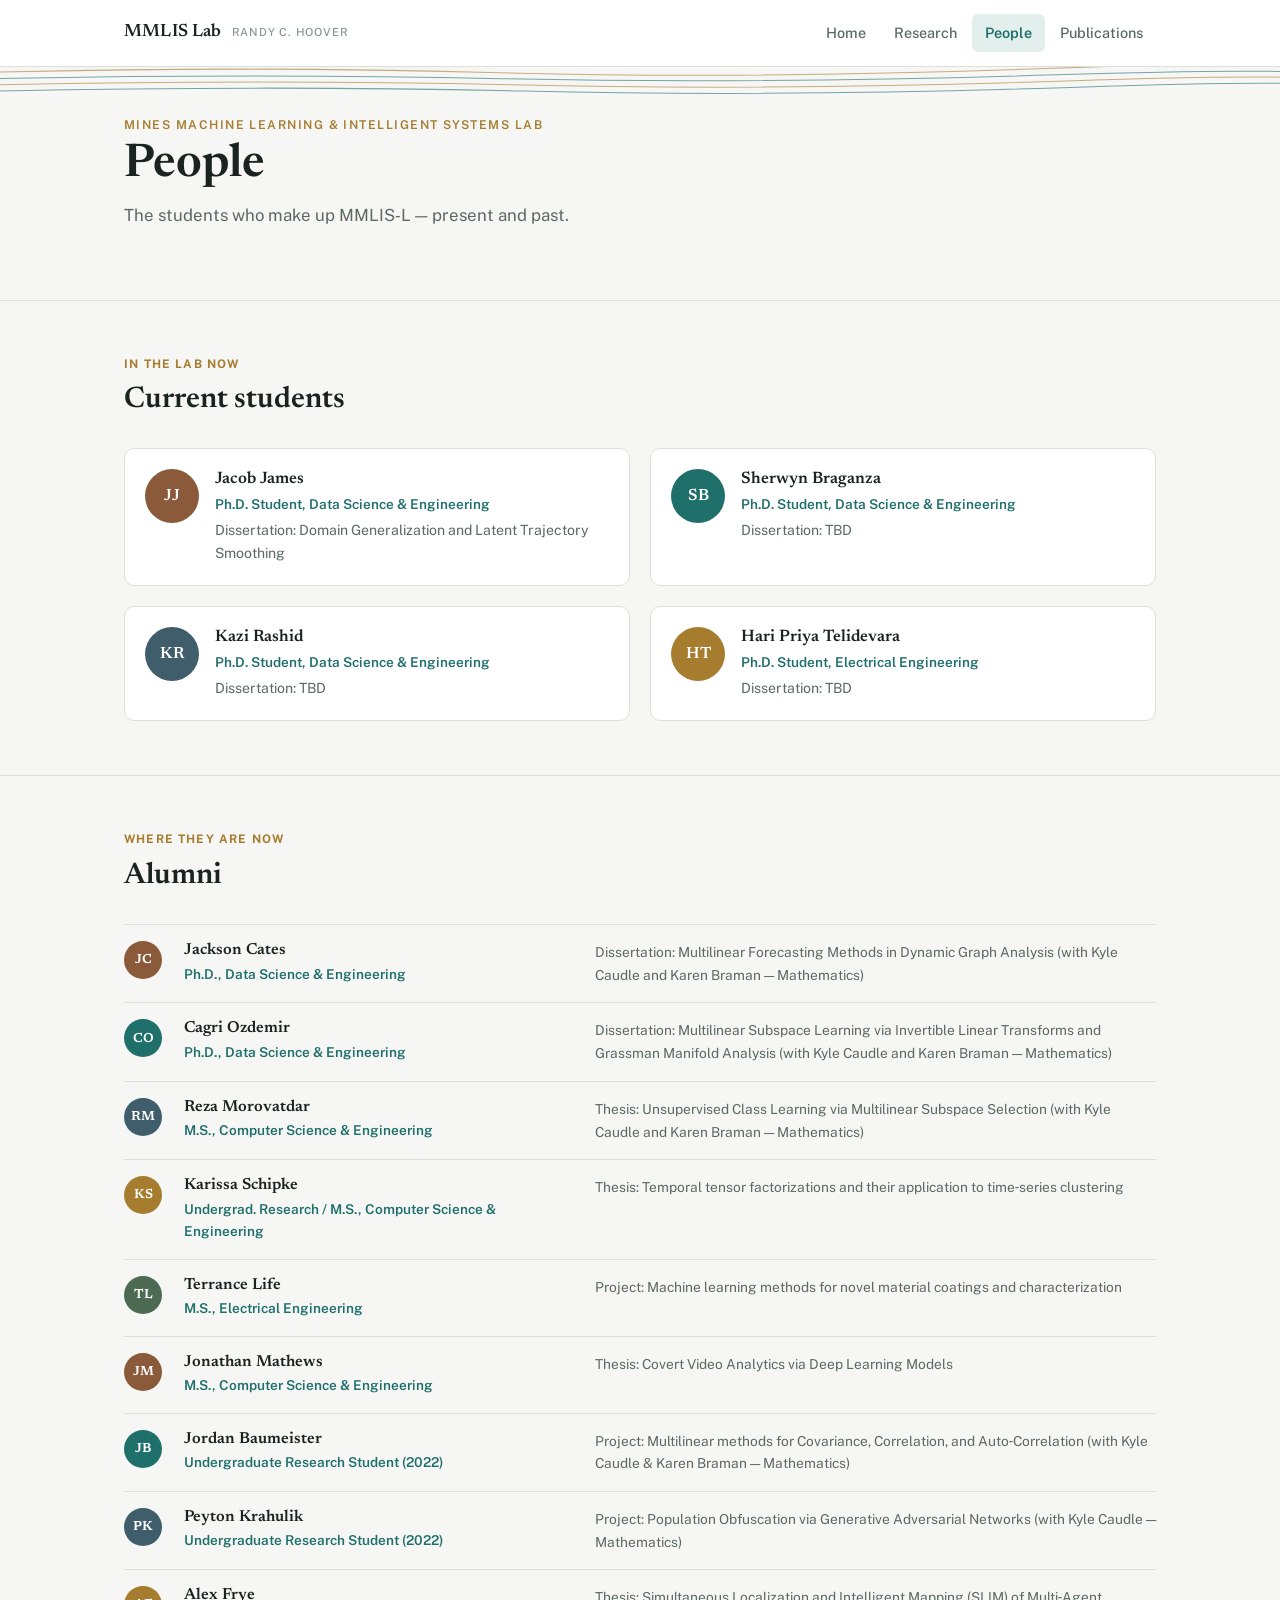
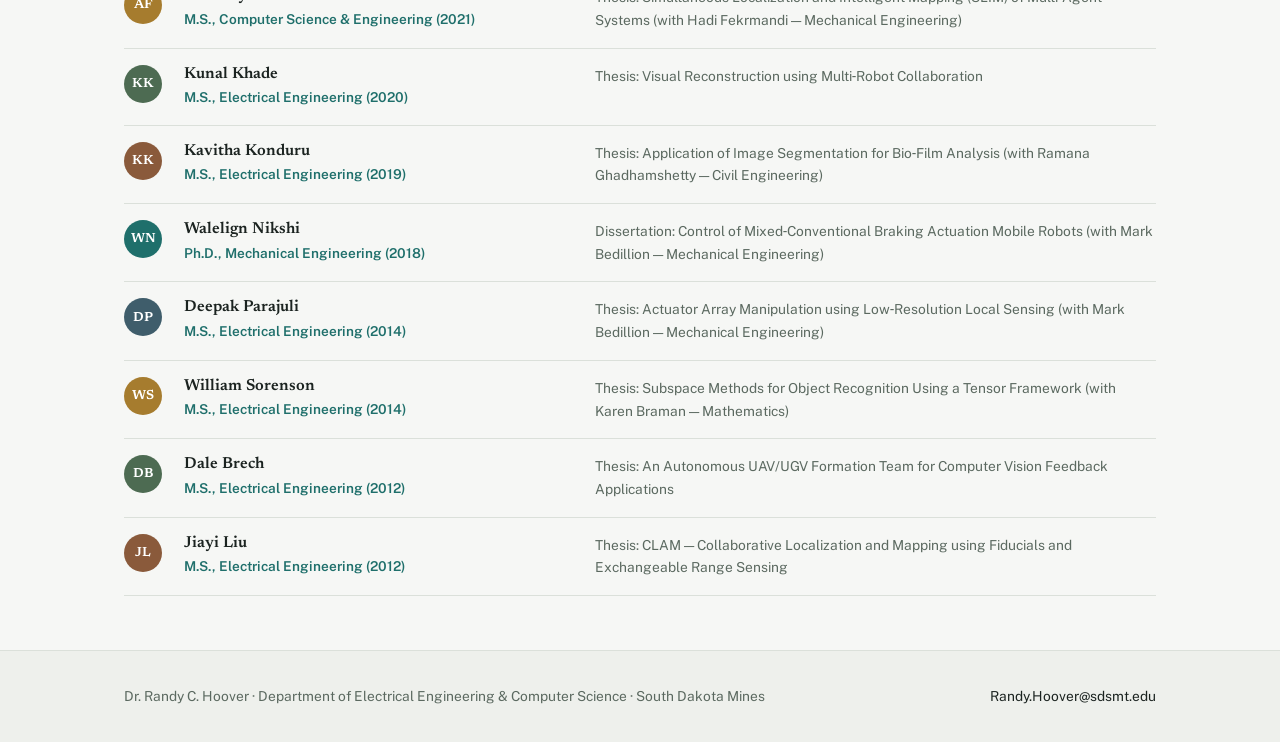
==== commit 3bfe074b: "Add files via upload" ====
--- a/people.html
+++ b/people.html
@@ -32,10 +32,10 @@
 
 <section class="hero" style="padding: 44px 0 52px;">
   <svg class="hero-lines" viewBox="0 0 1200 300" preserveAspectRatio="none" aria-hidden="true">
-    <path d="M-40 10 Q220 -6 460 8 T980 2 T1260 12" fill="none" stroke="#a67c2e" stroke-width="1.3"/>
-    <path d="M-40 24 Q240 8 480 22 T1000 14 T1260 26" fill="none" stroke="#a67c2e" stroke-width="1.3"/>
-    <path d="M-40 278 Q260 294 520 282 T1040 288 T1260 276" fill="none" stroke="#1f6f6b" stroke-width="1.3"/>
-    <path d="M-40 290 Q280 300 540 292 T1060 298 T1260 288" fill="none" stroke="#1f6f6b" stroke-width="1.3"/>
+    <path d="M-40 8 Q220 -2 460 7 T980 2 T1260 9" fill="none" stroke="#a67c2e" stroke-width="1.3"/>
+    <path d="M-40 16 Q230 8 470 15 T990 10 T1260 17" fill="none" stroke="#1f6f6b" stroke-width="1.3"/>
+    <path d="M-40 24 Q240 15 480 23 T1000 18 T1260 25" fill="none" stroke="#a67c2e" stroke-width="1.3"/>
+    <path d="M-40 32 Q250 23 490 31 T1010 26 T1260 33" fill="none" stroke="#1f6f6b" stroke-width="1.3"/>
   </svg>
   <div class="wrap" style="grid-template-columns: 1fr;">
     <div>
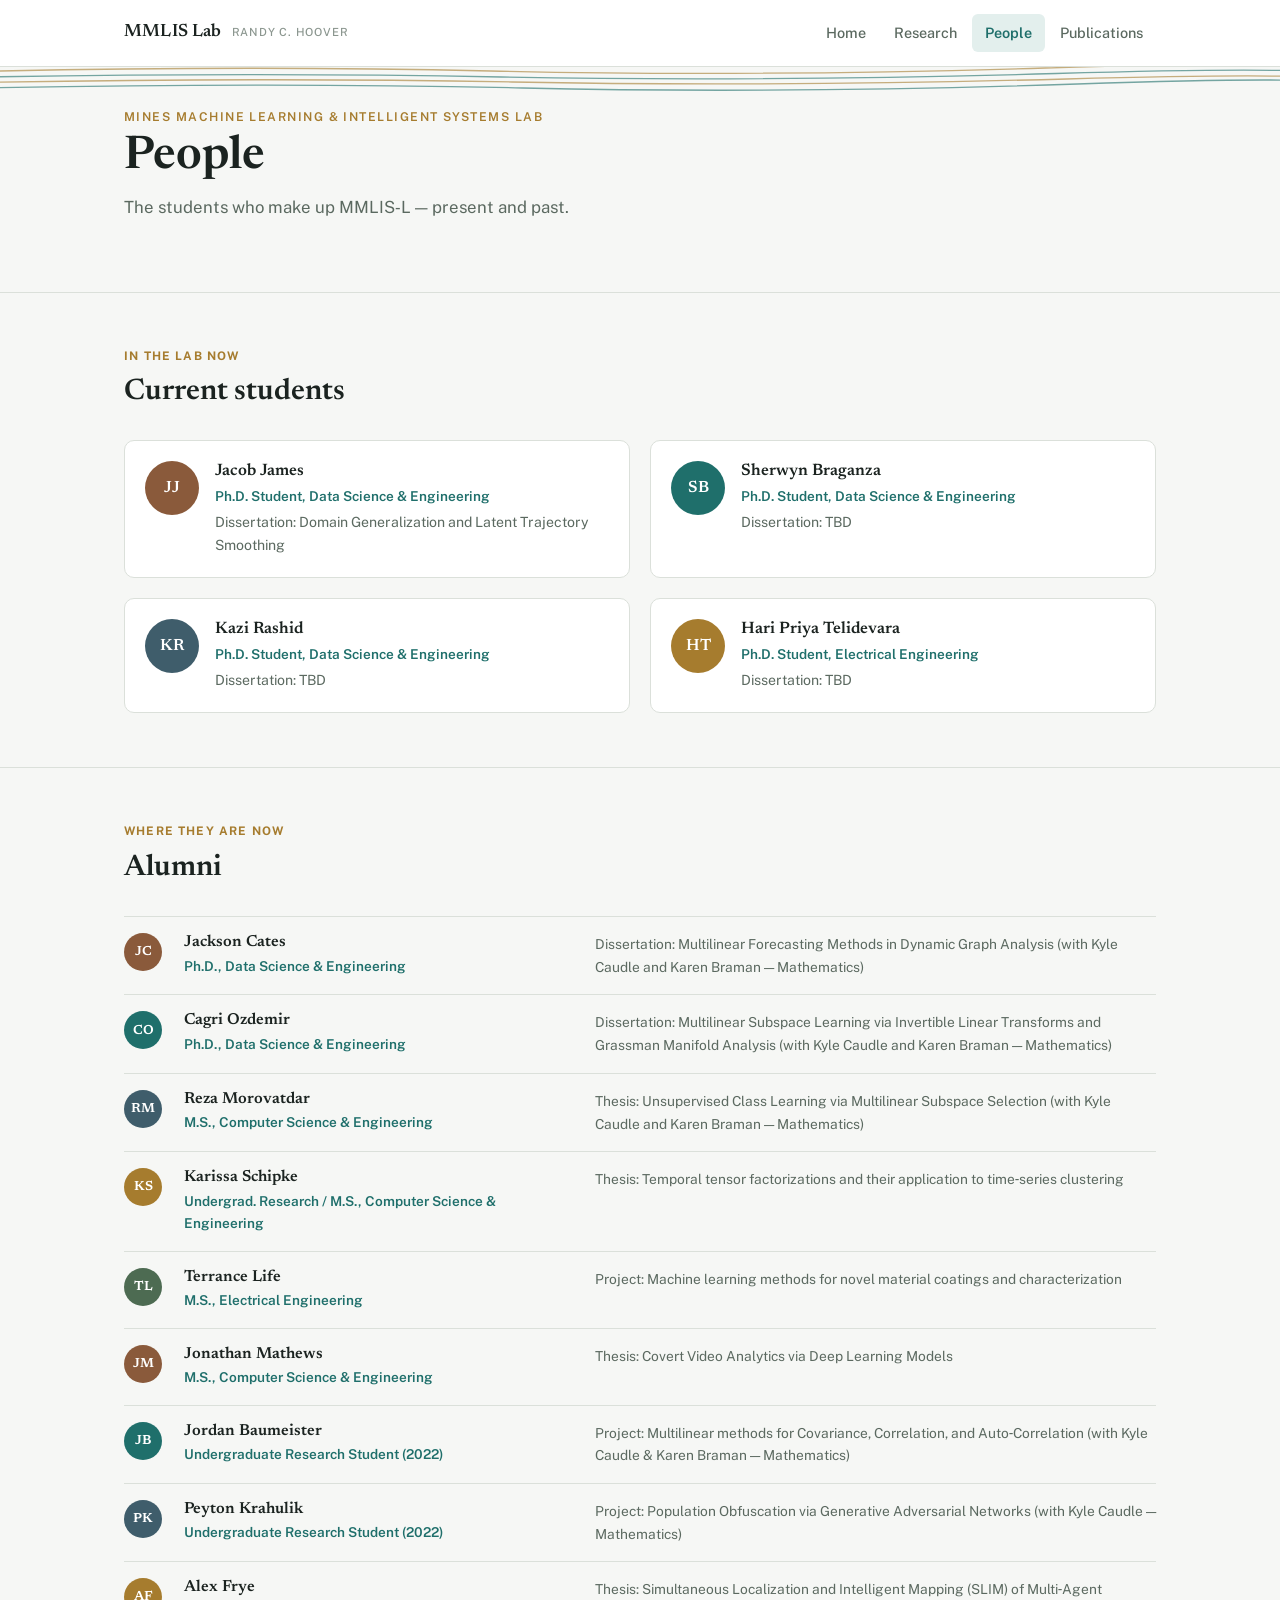
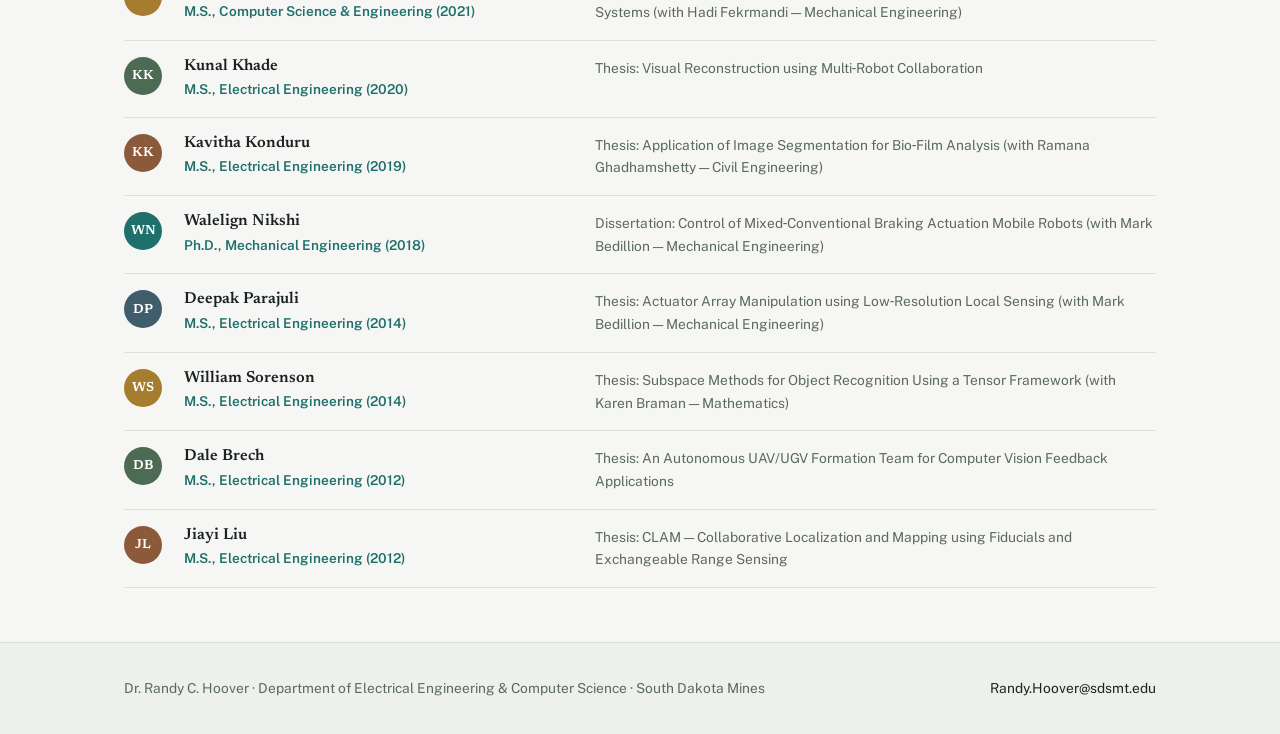
==== commit c1ad6f9f: "Add files via upload" ====
--- a/people.html
+++ b/people.html
@@ -30,12 +30,12 @@
   </div>
 </header>
 
-<section class="hero" style="padding: 44px 0 52px;">
-  <svg class="hero-lines" viewBox="0 0 1200 300" preserveAspectRatio="none" aria-hidden="true">
-    <path d="M-40 8 Q220 -2 460 7 T980 2 T1260 9" fill="none" stroke="#a67c2e" stroke-width="1.3"/>
-    <path d="M-40 16 Q230 8 470 15 T990 10 T1260 17" fill="none" stroke="#1f6f6b" stroke-width="1.3"/>
-    <path d="M-40 24 Q240 15 480 23 T1000 18 T1260 25" fill="none" stroke="#a67c2e" stroke-width="1.3"/>
-    <path d="M-40 32 Q250 23 490 31 T1010 26 T1260 33" fill="none" stroke="#1f6f6b" stroke-width="1.3"/>
+<section class="hero" style="padding: 36px 0 52px;">
+  <svg class="hero-lines" viewBox="0 0 1200 30" preserveAspectRatio="none" aria-hidden="true">
+    <path d="M-40 5 Q220 -2 460 4 T980 1 T1260 6" fill="none" stroke="#a67c2e" stroke-width="1.3"/>
+    <path d="M-40 10.5 Q230 5 470 10 T990 6.5 T1260 11" fill="none" stroke="#1f6f6b" stroke-width="1.3"/>
+    <path d="M-40 16 Q240 10 480 15 T1000 12 T1260 17" fill="none" stroke="#a67c2e" stroke-width="1.3"/>
+    <path d="M-40 21.5 Q250 15 490 21 T1010 17 T1260 22" fill="none" stroke="#1f6f6b" stroke-width="1.3"/>
   </svg>
   <div class="wrap" style="grid-template-columns: 1fr;">
     <div>
--- a/assets/css/style.css
+++ b/assets/css/style.css
@@ -133,16 +133,17 @@
 .hero {
   position: relative;
   background: var(--paper);
-  padding: 54px 0 58px;
+  padding: 36px 0 58px;
   overflow: hidden;
   border-bottom: 1px solid var(--line);
 }
 
 .hero-lines {
   position: absolute;
-  inset: 0;
+  top: 0;
+  left: 0;
   width: 100%;
-  height: 100%;
+  height: 30px;
   opacity: 0.6;
   pointer-events: none;
 }
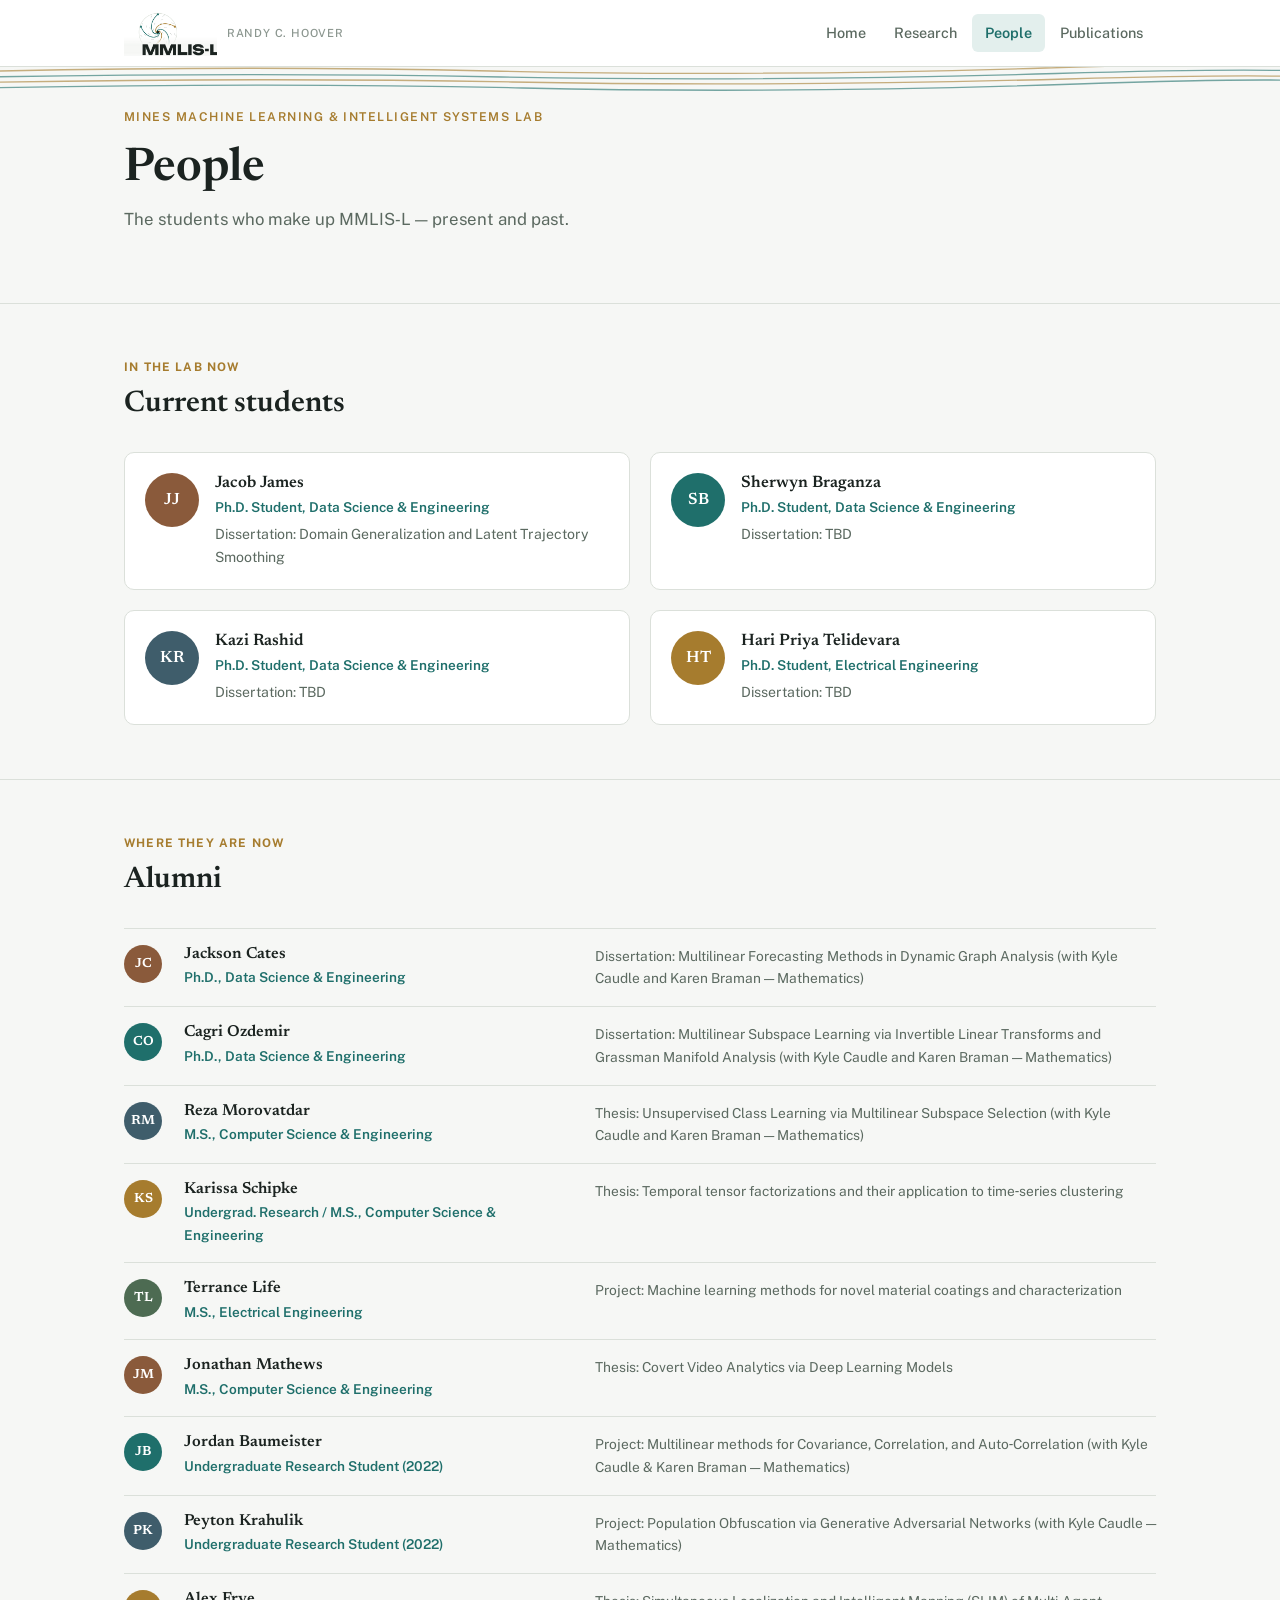
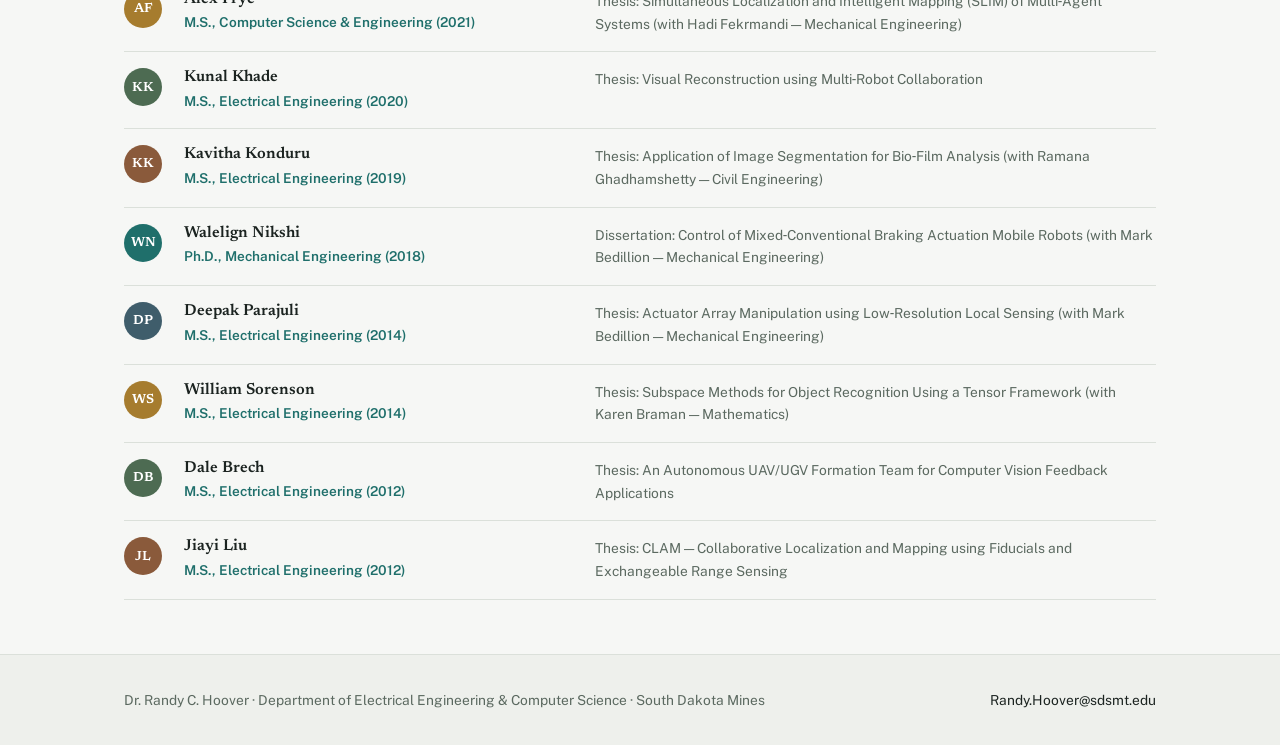
==== commit d9efdb84: "Add files via upload" ====
--- a/people.html
+++ b/people.html
@@ -18,7 +18,7 @@
 
 <header class="site-header">
   <div class="wrap">
-    <a class="brand" href="index.html">MMLIS Lab <small>Randy&nbsp;C.&nbsp;Hoover</small></a>
+    <a class="brand" href="index.html"><img src="assets/img/mmlis-logo.png" alt="MMLIS Lab" class="brand-mark"> <small>Randy&nbsp;C.&nbsp;Hoover</small></a>
     <nav class="primary-nav" aria-label="Primary">
       <ul>
         <li><a href="index.html">Home</a></li>
--- a/assets/css/style.css
+++ b/assets/css/style.css
@@ -79,13 +79,19 @@
 
 .brand {
   display: flex;
-  align-items: baseline;
+  align-items: center;
   gap: 10px;
   color: var(--ink);
   font-family: "Newsreader", Georgia, serif;
   font-size: 1.12rem;
   font-weight: 600;
   letter-spacing: 0.01em;
+}
+
+.brand-mark {
+  height: 46px;
+  width: auto;
+  display: block;
 }
 
 .brand small {
@@ -152,11 +158,19 @@
   position: relative;
   display: grid;
   grid-template-columns: 1.3fr 1fr;
-  gap: 44px;
+  grid-template-areas:
+    "intro   photo"
+    "content photo";
+  column-gap: 44px;
+  row-gap: 0;
   align-items: center;
 }
 
+.hero-intro { grid-area: intro; }
+.hero-content { grid-area: content; }
+
 .hero-eyebrow {
+  display: inline-block;
   text-transform: uppercase;
   letter-spacing: 0.12em;
   font-size: 0.76rem;
@@ -209,14 +223,11 @@
 .btn.ghost:hover { background: var(--paper-2); border-color: var(--ink-faint); color: var(--ink); }
 
 .hero-photo {
+  grid-area: photo;
   position: relative;
-  border-radius: var(--radius);
-  overflow: hidden;
-  border: 1px solid var(--line);
-  background: var(--surface);
-}
-
-.hero-photo img { width: 100%; height: 100%; object-fit: cover; }
+}
+
+.hero-photo img { width: 100%; height: 100%; object-fit: contain; display: block; }
 
 /* ---------- sections ---------- */
 
@@ -462,8 +473,15 @@
 /* ---------- responsive ---------- */
 
 @media (max-width: 860px) {
-  .hero .wrap { grid-template-columns: 1fr; }
-  .hero-photo { max-width: 420px; }
+  .hero .wrap {
+    grid-template-columns: 1fr;
+    grid-template-areas:
+      "intro"
+      "photo"
+      "content";
+    row-gap: 20px;
+  }
+  .hero-photo { max-width: 420px; margin: 0 auto; }
   .project-card { grid-template-columns: 1fr; }
   .project-icon { width: 68px; height: 68px; }
   .project-icon svg { width: 36px; height: 36px; }
